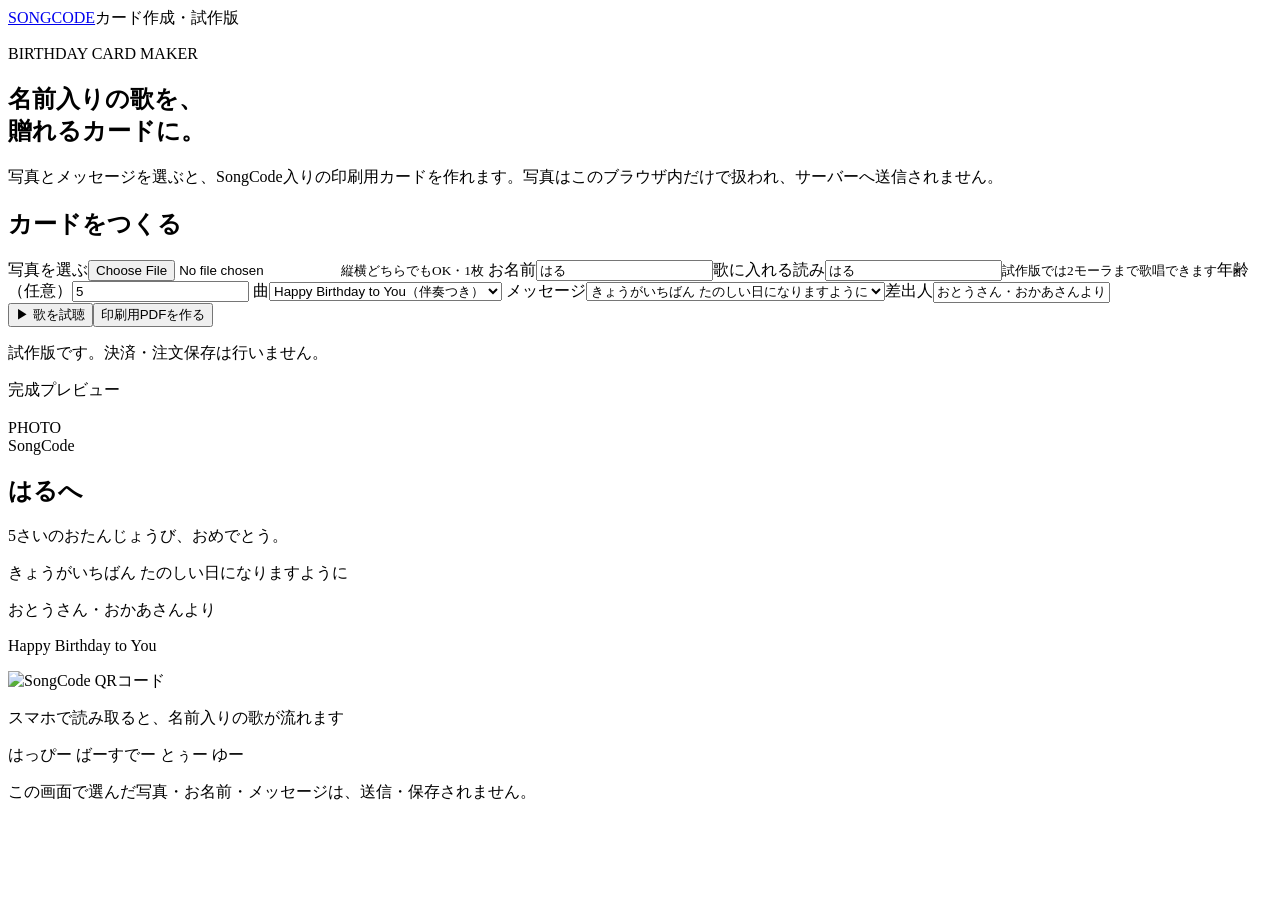
==== create/index.html @ 4ff5566f "Add birthday card maker prototype" ====
<!doctype html>
<html lang="ja"><head><meta charset="utf-8"><meta name="viewport" content="width=device-width,initial-scale=1"><title>SongCode カード作成（試作）</title><link rel="stylesheet" href="style.css"></head>
<body><header class="site-header"><a href="../">SONGCODE</a><span>カード作成・試作版</span></header>
<main><section class="intro"><p class="eyebrow">BIRTHDAY CARD MAKER</p><h1>名前入りの歌を、<br>贈れるカードに。</h1><p>写真とメッセージを選ぶと、SongCode入りの印刷用カードを作れます。写真はこのブラウザ内だけで扱われ、サーバーへ送信されません。</p></section>
<div class="layout"><form class="editor"><h2>カードをつくる</h2>
<label class="photo-input"><span>写真を選ぶ</span><input id="photo" type="file" accept="image/*"><small>縦横どちらでもOK・1枚</small></label>
<label>お名前<input id="name" maxlength="8" value="はる"></label><label>歌に入れる読み<input id="reading" maxlength="2" value="はる"><small>試作版では2モーラまで歌唱できます</small></label><label>年齢（任意）<input id="age" inputmode="numeric" maxlength="2" value="5"></label>
<label>曲<select id="song"><option value="birthday">Happy Birthday to You（伴奏つき）</option><option disabled>きらきらバースデー（準備中）</option><option disabled>やさしいおくりもの（準備中）</option></select></label>
<label>メッセージ<select id="message"><option>きょうがいちばん たのしい日になりますように</option><option>えがおいっぱいの一年になりますように</option><option>だいすきだよ。おたんじょうびおめでとう。</option><option>すてきな毎日になりますように</option><option>これからも元気に大きくなってね</option></select></label><label>差出人<input id="from" maxlength="20" value="おとうさん・おかあさんより"></label>
<div class="actions"><button class="primary" type="button" id="listen">▶ 歌を試聴</button><button class="secondary" type="button" id="print">印刷用PDFを作る</button></div><p class="note">試作版です。決済・注文保存は行いません。</p></form>
<section class="preview-wrap"><div class="preview-label">完成プレビュー</div><article class="card-preview"><div class="photo-frame"><img id="photoPreview" alt=""><div id="photoPlaceholder">PHOTO</div></div><div class="copy"><span class="brand">SongCode</span><h2 id="toPreview">はるへ</h2><p id="agePreview">5さいのおたんじょうび、おめでとう。</p><p id="messagePreview">きょうがいちばん たのしい日になりますように</p><p id="fromPreview" class="from">おとうさん・おかあさんより</p></div><div class="song-side"><p class="song-title">Happy Birthday to You</p><img class="qr" id="qrPreview" alt="SongCode QRコード"><p class="scan">スマホで読み取ると、名前入りの歌が流れます</p><p class="song-lyrics">はっぴー ばーすでー とぅー ゆー</p></div></article><p class="privacy">この画面で選んだ写真・お名前・メッセージは、送信・保存されません。</p></section></div></main>
<script src="vendor/qrcode.min.js"></script><script src="app.js"></script></body></html>
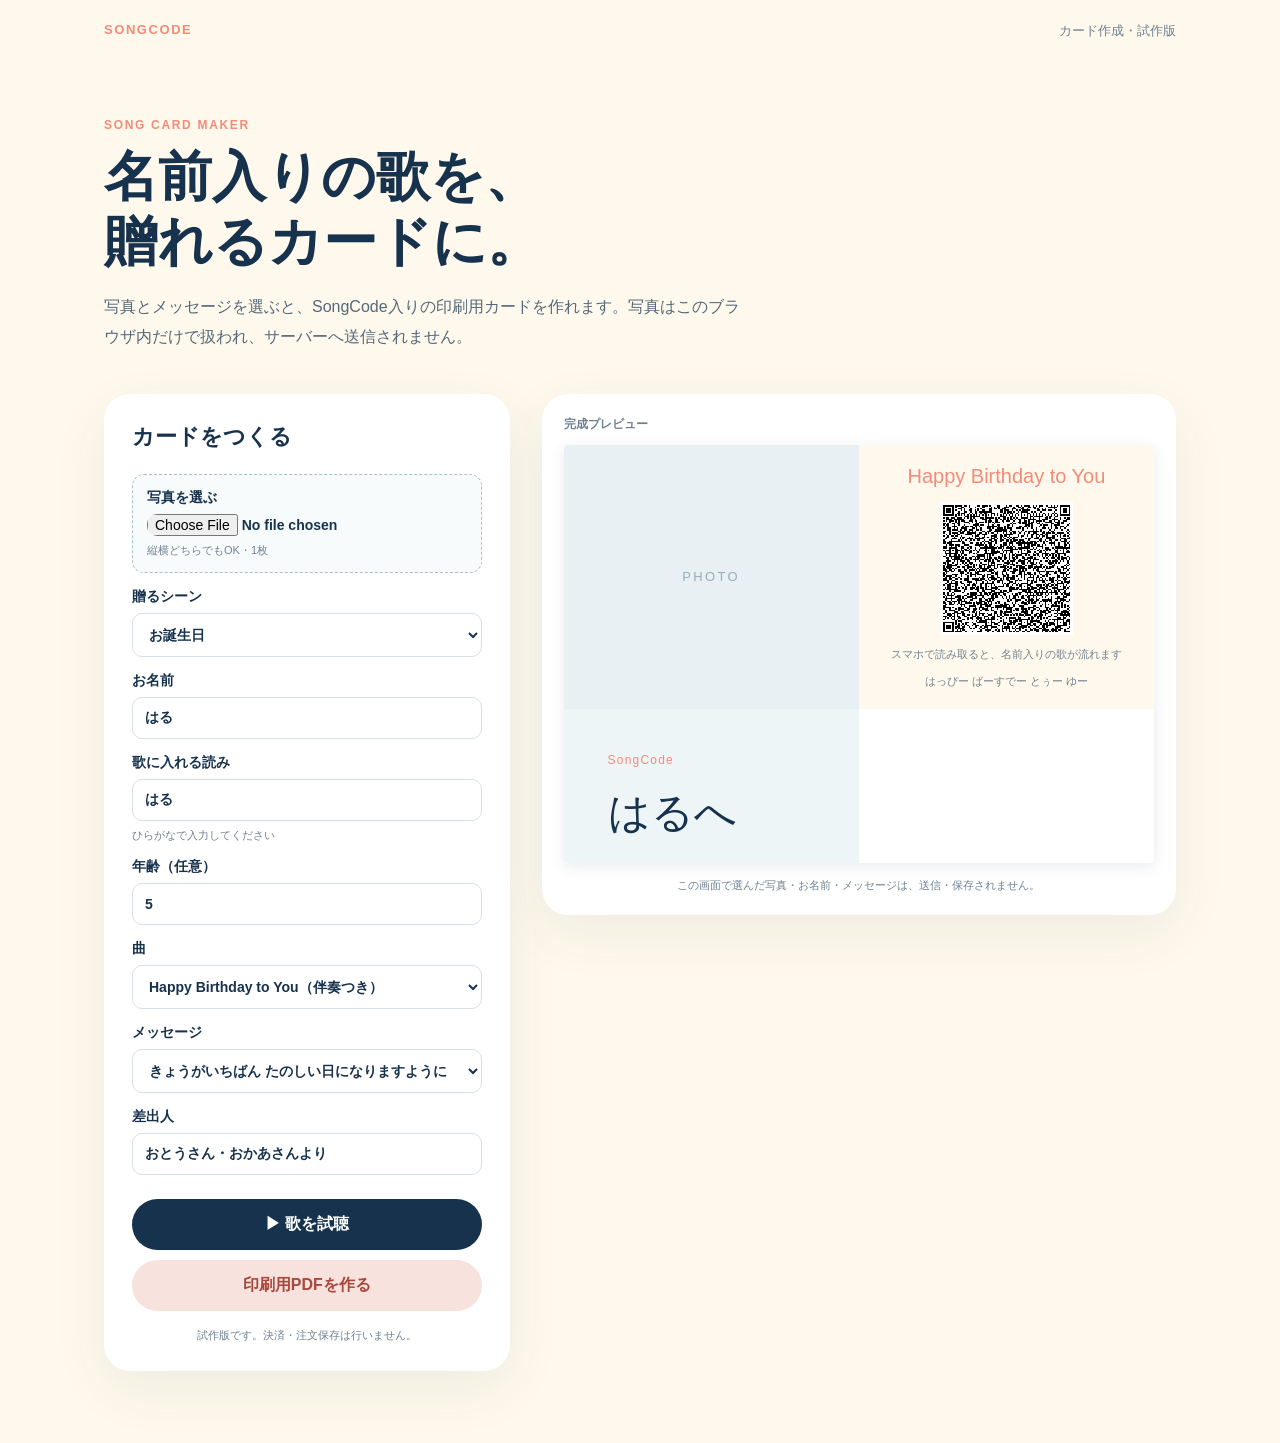
==== commit 566cb13e: "Add dynamic wedding anniversary lyrics" ====
--- a/create/index.html
+++ b/create/index.html
@@ -1,12 +1,14 @@
 <!doctype html>
-<html lang="ja"><head><meta charset="utf-8"><meta name="viewport" content="width=device-width,initial-scale=1"><title>SongCode カード作成（試作）</title><link rel="stylesheet" href="style.css"></head>
+<html lang="ja"><head><meta charset="utf-8"><meta name="viewport" content="width=device-width,initial-scale=1"><title>SongCode カード作成（試作）</title><link rel="stylesheet" href="style.css?v=20260909-anniversary"></head>
 <body><header class="site-header"><a href="../">SONGCODE</a><span>カード作成・試作版</span></header>
-<main><section class="intro"><p class="eyebrow">BIRTHDAY CARD MAKER</p><h1>名前入りの歌を、<br>贈れるカードに。</h1><p>写真とメッセージを選ぶと、SongCode入りの印刷用カードを作れます。写真はこのブラウザ内だけで扱われ、サーバーへ送信されません。</p></section>
+<main><section class="intro"><p class="eyebrow">SONG CARD MAKER</p><h1>名前入りの歌を、<br>贈れるカードに。</h1><p>写真とメッセージを選ぶと、SongCode入りの印刷用カードを作れます。写真はこのブラウザ内だけで扱われ、サーバーへ送信されません。</p></section>
 <div class="layout"><form class="editor"><h2>カードをつくる</h2>
 <label class="photo-input"><span>写真を選ぶ</span><input id="photo" type="file" accept="image/*"><small>縦横どちらでもOK・1枚</small></label>
-<label>お名前<input id="name" maxlength="8" value="はる"></label><label>歌に入れる読み<input id="reading" maxlength="2" value="はる"><small>試作版では2モーラまで歌唱できます</small></label><label>年齢（任意）<input id="age" inputmode="numeric" maxlength="2" value="5"></label>
-<label>曲<select id="song"><option value="birthday">Happy Birthday to You（伴奏つき）</option><option disabled>きらきらバースデー（準備中）</option><option disabled>やさしいおくりもの（準備中）</option></select></label>
+<label>贈るシーン<select id="occasion"><option value="birthday">お誕生日</option><option value="anniversary">結婚記念日</option></select></label>
+<div id="birthdayFields"><label>お名前<input id="name" maxlength="8" value="はる"></label><label>歌に入れる読み<input id="reading" maxlength="8" value="はる"><small>ひらがなで入力してください</small></label><label>年齢（任意）<input id="age" inputmode="numeric" maxlength="2" value="5"></label></div>
+<div id="anniversaryFields" hidden><label>お名前（おひとり目）<input id="partnerOne" maxlength="12" value="たろう"></label><label>歌に入れる読み（おひとり目）<input id="partnerOneReading" maxlength="12" value="たろう"></label><label>お名前（おふたり目）<input id="partnerTwo" maxlength="12" value="はなこ"></label><label>歌に入れる読み（おふたり目）<input id="partnerTwoReading" maxlength="12" value="はなこ"></label><label>結婚記念日<select id="anniversaryYear" aria-describedby="anniversaryHelp"></select><small id="anniversaryHelp">1周年から70周年まで選べます。選んだ周年数はカードと歌詞に反映されます。</small></label></div>
+<label>曲<select id="song"><option value="birthday">Happy Birthday to You（伴奏つき）</option><option value="anniversary-warm">ふたりの記念日（やさしい）</option><option value="anniversary-bright">ふたりの記念日（明るい）</option></select></label>
 <label>メッセージ<select id="message"><option>きょうがいちばん たのしい日になりますように</option><option>えがおいっぱいの一年になりますように</option><option>だいすきだよ。おたんじょうびおめでとう。</option><option>すてきな毎日になりますように</option><option>これからも元気に大きくなってね</option></select></label><label>差出人<input id="from" maxlength="20" value="おとうさん・おかあさんより"></label>
 <div class="actions"><button class="primary" type="button" id="listen">▶ 歌を試聴</button><button class="secondary" type="button" id="print">印刷用PDFを作る</button></div><p class="note">試作版です。決済・注文保存は行いません。</p></form>
-<section class="preview-wrap"><div class="preview-label">完成プレビュー</div><article class="card-preview"><div class="photo-frame"><img id="photoPreview" alt=""><div id="photoPlaceholder">PHOTO</div></div><div class="copy"><span class="brand">SongCode</span><h2 id="toPreview">はるへ</h2><p id="agePreview">5さいのおたんじょうび、おめでとう。</p><p id="messagePreview">きょうがいちばん たのしい日になりますように</p><p id="fromPreview" class="from">おとうさん・おかあさんより</p></div><div class="song-side"><p class="song-title">Happy Birthday to You</p><img class="qr" id="qrPreview" alt="SongCode QRコード"><p class="scan">スマホで読み取ると、名前入りの歌が流れます</p><p class="song-lyrics">はっぴー ばーすでー とぅー ゆー</p></div></article><p class="privacy">この画面で選んだ写真・お名前・メッセージは、送信・保存されません。</p></section></div></main>
-<script src="vendor/qrcode.min.js"></script><script src="app.js"></script></body></html>
+<section class="preview-wrap"><div class="preview-label">完成プレビュー</div><article class="card-preview"><div class="photo-frame"><img id="photoPreview" alt=""><div id="photoPlaceholder">PHOTO</div></div><div class="copy"><span class="brand">SongCode</span><h2 id="toPreview">はるへ</h2><p id="agePreview">5さいのおたんじょうび、おめでとう。</p><p id="messagePreview">きょうがいちばん たのしい日になりますように</p><p id="fromPreview" class="from">おとうさん・おかあさんより</p></div><div class="song-side"><p class="song-title" id="songTitlePreview">Happy Birthday to You</p><img class="qr" id="qrPreview" alt="SongCode QRコード"><p class="scan">スマホで読み取ると、名前入りの歌が流れます</p><p class="song-lyrics" id="lyricsPreview">はっぴー ばーすでー とぅー ゆー</p></div></article><p class="privacy">この画面で選んだ写真・お名前・メッセージは、送信・保存されません。</p></section></div></main>
+<script src="vendor/qrcode.min.js?v=20260909-anniversary"></script><script src="app.js?v=20260909-anniversary"></script></body></html>
--- a/create/style.css
+++ b/create/style.css
@@ -0,0 +1 @@
+:root{--navy:#17324d;--coral:#f48b78;--paper:#fff9ed;--muted:#6f8190}*{box-sizing:border-box}body{margin:0;background:var(--paper);color:var(--navy);font-family:-apple-system,BlinkMacSystemFont,"Hiragino Sans","Yu Gothic",sans-serif}.site-header{display:flex;justify-content:space-between;max-width:1120px;margin:auto;padding:22px 24px;font-size:13px;color:var(--muted)}.site-header a{font-weight:800;letter-spacing:.12em;color:var(--coral);text-decoration:none}main{max-width:1120px;margin:auto;padding:24px 24px 72px}.eyebrow{color:var(--coral);font-size:12px;letter-spacing:.14em;font-weight:700}.intro{max-width:640px;margin:32px 0 42px}.intro h1{font-size:clamp(32px,5vw,54px);line-height:1.2;margin:12px 0 18px}.intro p:not(.eyebrow){line-height:1.9;color:#536878}.layout{display:grid;grid-template-columns:minmax(290px,.78fr) minmax(440px,1.22fr);gap:32px;align-items:start}.editor,.preview-wrap{background:#fff;border-radius:26px;box-shadow:0 18px 55px #17324d12}.editor{padding:28px}.editor h2{font-size:22px;margin:0 0 22px}.editor label{display:grid;gap:7px;margin:15px 0;font-size:14px;font-weight:700}.editor input,.editor select{width:100%;border:1px solid #d8e0e5;border-radius:10px;padding:12px;font:inherit;color:var(--navy);background:#fff}.editor small{font-size:11px;color:var(--muted);font-weight:400}.photo-input{border:1.5px dashed #aac0cd;border-radius:12px;padding:14px;background:#f8fbfc}.photo-input input{border:0;padding:0;background:transparent}.actions{display:grid;gap:10px;margin-top:24px}.actions button{border:0;border-radius:999px;padding:15px;font:inherit;font-weight:700;cursor:pointer}.primary{background:var(--navy);color:#fff}.secondary{background:#f8e2dd;color:#a8473d}.note{font-size:11px;color:var(--muted);text-align:center;margin:17px 0 0}.preview-wrap{padding:22px}.preview-label{font-size:12px;font-weight:700;color:var(--muted);margin-bottom:12px}.card-preview{aspect-ratio:1.414/1;display:grid;grid-template-columns:1fr 1fr;border-radius:4px;overflow:hidden;box-shadow:0 4px 15px #17324d18;background:#fff}.photo-frame{position:relative;min-height:240px;background:#e8f0f3;overflow:hidden}.photo-frame img{width:100%;height:100%;object-fit:cover;display:none}.photo-frame img.show{display:block}.photo-frame div{position:absolute;inset:0;display:grid;place-items:center;color:#98adb8;font-size:13px;letter-spacing:.18em}.copy{background:#eef5f7;padding:clamp(18px,4vw,44px);display:flex;flex-direction:column;justify-content:center}.brand{font-size:12px;color:var(--coral);letter-spacing:.1em}.copy h2{font-size:clamp(25px,4vw,42px);font-weight:400;margin:18px 0}.copy p{font-size:clamp(12px,1.6vw,16px);line-height:1.85;margin:4px 0}.copy .from{margin-top:auto;text-align:right;color:#71818e}.song-side{grid-column:2;grid-row:1;display:flex;flex-direction:column;align-items:center;justify-content:center;padding:20px;text-align:center;background:#fff9ed}.song-title{margin:0 0 14px;color:var(--coral);font-size:clamp(14px,2vw,20px)}.qr{width:min(52%,180px);image-rendering:pixelated}.scan{font-size:11px;color:#71818e;line-height:1.5;margin:11px 0}.song-lyrics{font-size:11px;color:#71818e;margin:0}.privacy{font-size:11px;color:var(--muted);text-align:center;margin:15px 0 0}@media(max-width:760px){.layout{grid-template-columns:1fr}.song-side{grid-column:1/3;grid-row:2;min-height:230px}.site-header{padding:18px}.intro{margin:20px 0 30px}}@media print{body{background:#fff}.site-header,.intro,.editor,.preview-label,.privacy{display:none}main{padding:0}.layout{display:block}.preview-wrap{box-shadow:none;padding:0}.card-preview{width:297mm;height:210mm;aspect-ratio:auto;box-shadow:none}}
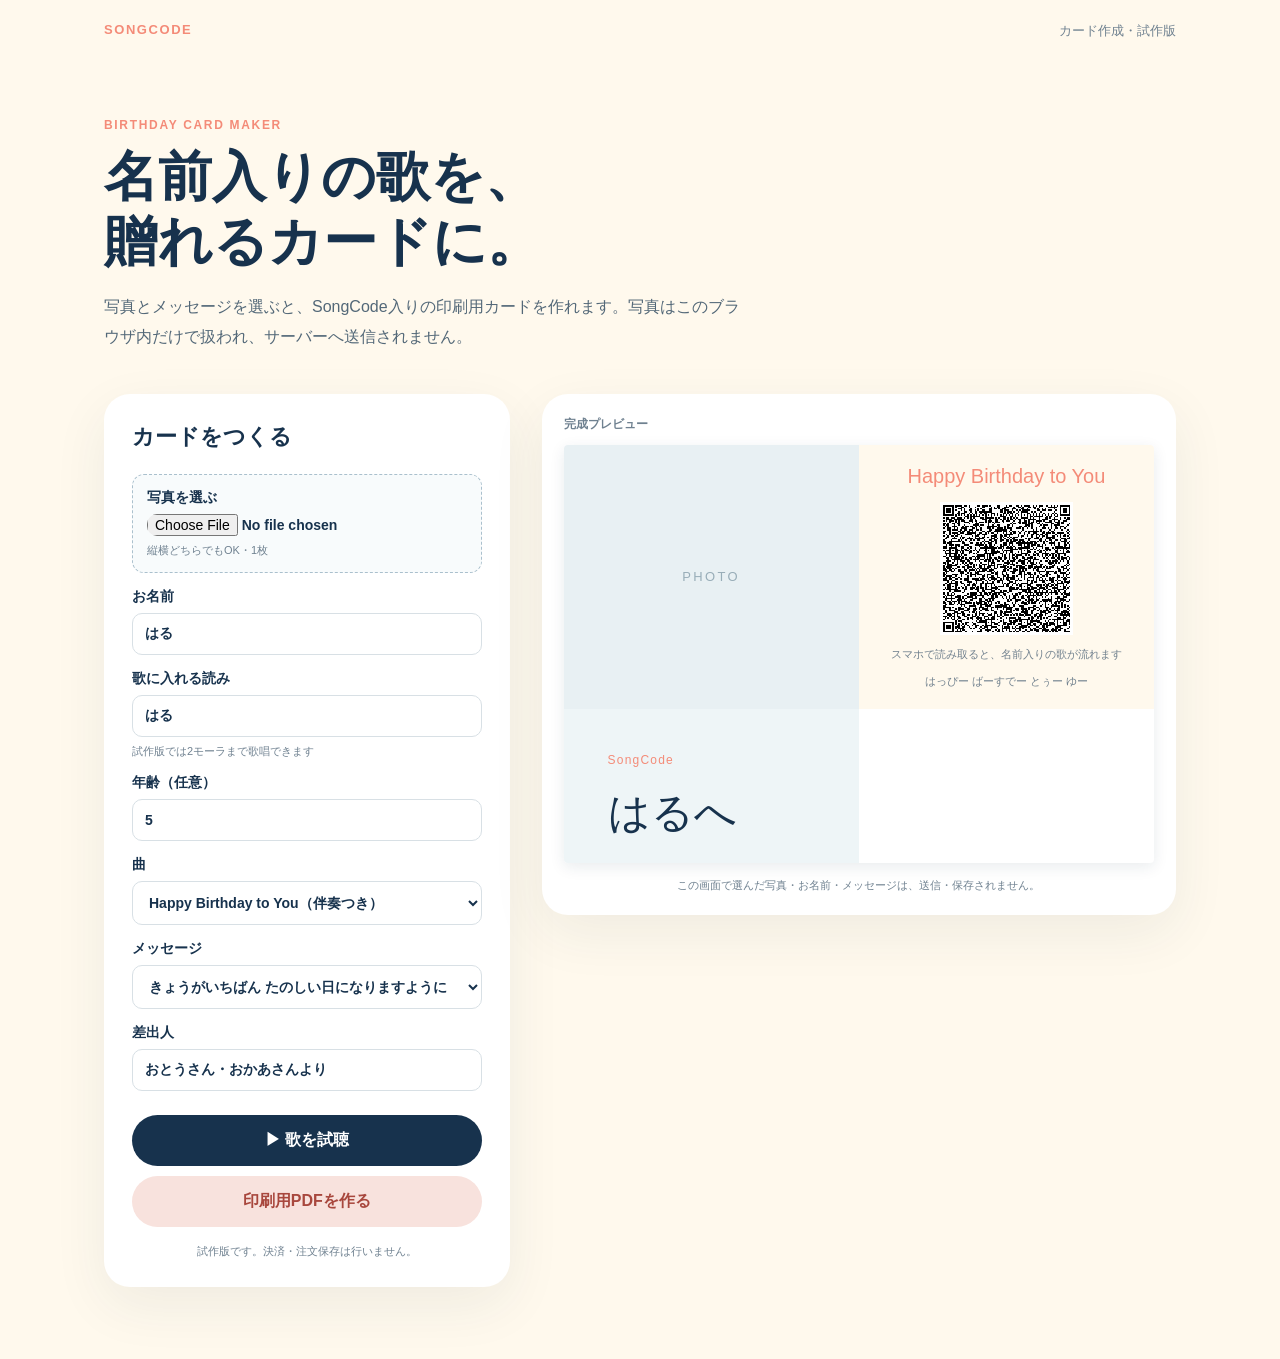
==== commit d4c3b500: "Revert "Add dynamic wedding anniversary lyrics"" ====
--- a/create/index.html
+++ b/create/index.html
@@ -1,14 +1,12 @@
 <!doctype html>
-<html lang="ja"><head><meta charset="utf-8"><meta name="viewport" content="width=device-width,initial-scale=1"><title>SongCode カード作成（試作）</title><link rel="stylesheet" href="style.css?v=20260909-anniversary"></head>
+<html lang="ja"><head><meta charset="utf-8"><meta name="viewport" content="width=device-width,initial-scale=1"><title>SongCode カード作成（試作）</title><link rel="stylesheet" href="style.css"></head>
 <body><header class="site-header"><a href="../">SONGCODE</a><span>カード作成・試作版</span></header>
-<main><section class="intro"><p class="eyebrow">SONG CARD MAKER</p><h1>名前入りの歌を、<br>贈れるカードに。</h1><p>写真とメッセージを選ぶと、SongCode入りの印刷用カードを作れます。写真はこのブラウザ内だけで扱われ、サーバーへ送信されません。</p></section>
+<main><section class="intro"><p class="eyebrow">BIRTHDAY CARD MAKER</p><h1>名前入りの歌を、<br>贈れるカードに。</h1><p>写真とメッセージを選ぶと、SongCode入りの印刷用カードを作れます。写真はこのブラウザ内だけで扱われ、サーバーへ送信されません。</p></section>
 <div class="layout"><form class="editor"><h2>カードをつくる</h2>
 <label class="photo-input"><span>写真を選ぶ</span><input id="photo" type="file" accept="image/*"><small>縦横どちらでもOK・1枚</small></label>
-<label>贈るシーン<select id="occasion"><option value="birthday">お誕生日</option><option value="anniversary">結婚記念日</option></select></label>
-<div id="birthdayFields"><label>お名前<input id="name" maxlength="8" value="はる"></label><label>歌に入れる読み<input id="reading" maxlength="8" value="はる"><small>ひらがなで入力してください</small></label><label>年齢（任意）<input id="age" inputmode="numeric" maxlength="2" value="5"></label></div>
-<div id="anniversaryFields" hidden><label>お名前（おひとり目）<input id="partnerOne" maxlength="12" value="たろう"></label><label>歌に入れる読み（おひとり目）<input id="partnerOneReading" maxlength="12" value="たろう"></label><label>お名前（おふたり目）<input id="partnerTwo" maxlength="12" value="はなこ"></label><label>歌に入れる読み（おふたり目）<input id="partnerTwoReading" maxlength="12" value="はなこ"></label><label>結婚記念日<select id="anniversaryYear" aria-describedby="anniversaryHelp"></select><small id="anniversaryHelp">1周年から70周年まで選べます。選んだ周年数はカードと歌詞に反映されます。</small></label></div>
-<label>曲<select id="song"><option value="birthday">Happy Birthday to You（伴奏つき）</option><option value="anniversary-warm">ふたりの記念日（やさしい）</option><option value="anniversary-bright">ふたりの記念日（明るい）</option></select></label>
+<label>お名前<input id="name" maxlength="8" value="はる"></label><label>歌に入れる読み<input id="reading" maxlength="2" value="はる"><small>試作版では2モーラまで歌唱できます</small></label><label>年齢（任意）<input id="age" inputmode="numeric" maxlength="2" value="5"></label>
+<label>曲<select id="song"><option value="birthday">Happy Birthday to You（伴奏つき）</option><option disabled>きらきらバースデー（準備中）</option><option disabled>やさしいおくりもの（準備中）</option></select></label>
 <label>メッセージ<select id="message"><option>きょうがいちばん たのしい日になりますように</option><option>えがおいっぱいの一年になりますように</option><option>だいすきだよ。おたんじょうびおめでとう。</option><option>すてきな毎日になりますように</option><option>これからも元気に大きくなってね</option></select></label><label>差出人<input id="from" maxlength="20" value="おとうさん・おかあさんより"></label>
 <div class="actions"><button class="primary" type="button" id="listen">▶ 歌を試聴</button><button class="secondary" type="button" id="print">印刷用PDFを作る</button></div><p class="note">試作版です。決済・注文保存は行いません。</p></form>
-<section class="preview-wrap"><div class="preview-label">完成プレビュー</div><article class="card-preview"><div class="photo-frame"><img id="photoPreview" alt=""><div id="photoPlaceholder">PHOTO</div></div><div class="copy"><span class="brand">SongCode</span><h2 id="toPreview">はるへ</h2><p id="agePreview">5さいのおたんじょうび、おめでとう。</p><p id="messagePreview">きょうがいちばん たのしい日になりますように</p><p id="fromPreview" class="from">おとうさん・おかあさんより</p></div><div class="song-side"><p class="song-title" id="songTitlePreview">Happy Birthday to You</p><img class="qr" id="qrPreview" alt="SongCode QRコード"><p class="scan">スマホで読み取ると、名前入りの歌が流れます</p><p class="song-lyrics" id="lyricsPreview">はっぴー ばーすでー とぅー ゆー</p></div></article><p class="privacy">この画面で選んだ写真・お名前・メッセージは、送信・保存されません。</p></section></div></main>
-<script src="vendor/qrcode.min.js?v=20260909-anniversary"></script><script src="app.js?v=20260909-anniversary"></script></body></html>
+<section class="preview-wrap"><div class="preview-label">完成プレビュー</div><article class="card-preview"><div class="photo-frame"><img id="photoPreview" alt=""><div id="photoPlaceholder">PHOTO</div></div><div class="copy"><span class="brand">SongCode</span><h2 id="toPreview">はるへ</h2><p id="agePreview">5さいのおたんじょうび、おめでとう。</p><p id="messagePreview">きょうがいちばん たのしい日になりますように</p><p id="fromPreview" class="from">おとうさん・おかあさんより</p></div><div class="song-side"><p class="song-title">Happy Birthday to You</p><img class="qr" id="qrPreview" alt="SongCode QRコード"><p class="scan">スマホで読み取ると、名前入りの歌が流れます</p><p class="song-lyrics">はっぴー ばーすでー とぅー ゆー</p></div></article><p class="privacy">この画面で選んだ写真・お名前・メッセージは、送信・保存されません。</p></section></div></main>
+<script src="vendor/qrcode.min.js"></script><script src="app.js"></script></body></html>
